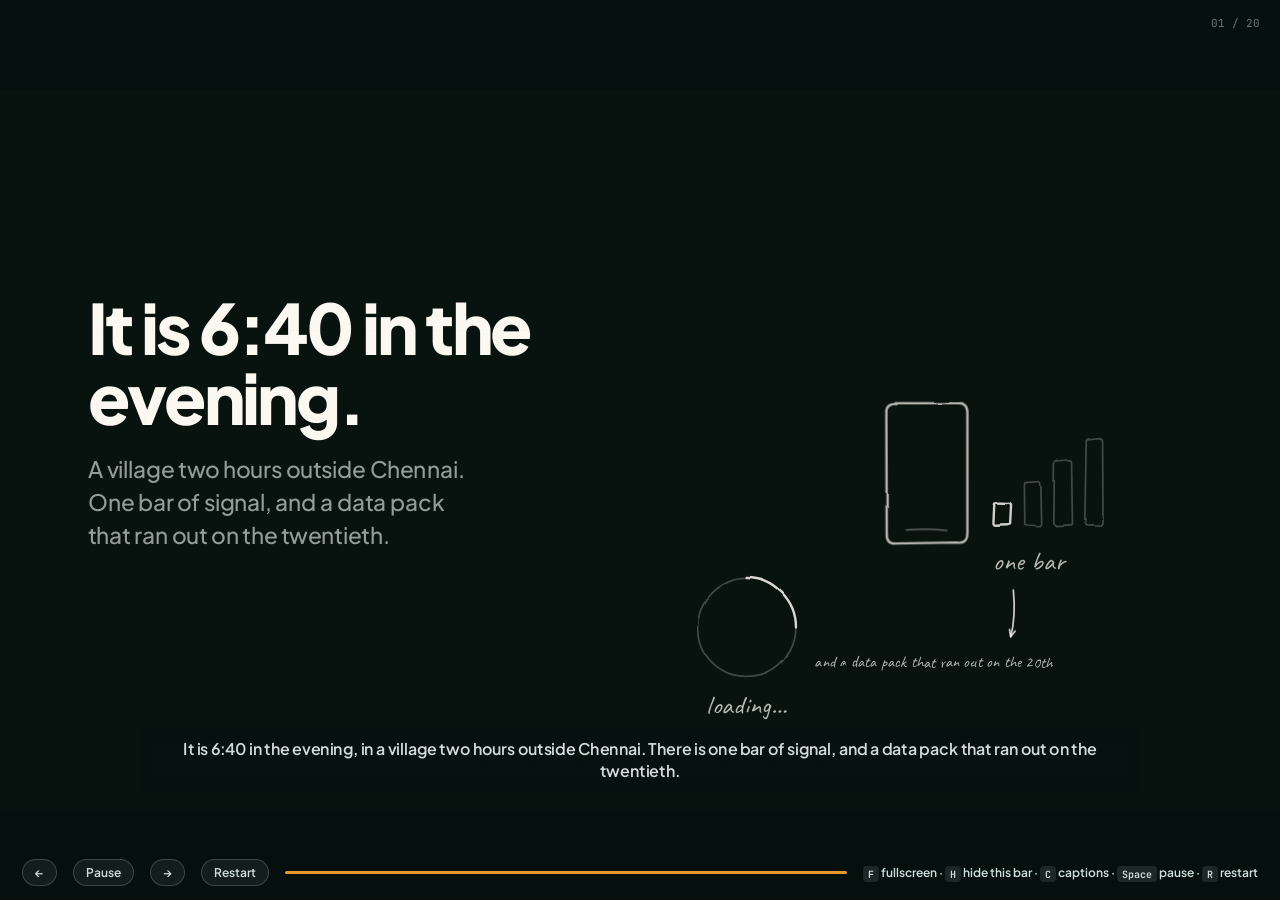
==== deck/index.html @ 951a175e "Fix collapsed phone, rebrand to EduQoo Core, add the Pages workflow Bug: the device rendered 144px t" ====
<!doctype html>
<html lang="en" data-theme="light">
<head>
<meta charset="utf-8">
<meta name="viewport" content="width=device-width, initial-scale=1">
<title>EduQoo — launch keynote</title>
<meta name="description" content="The EduQoo launch keynote: a self-running 1080p deck with morph transitions, built to be screen-recorded.">
<link rel="icon" href="data:image/svg+xml,%3Csvg xmlns='http://www.w3.org/2000/svg' viewBox='0 0 32 32'%3E%3Crect width='32' height='32' rx='8' fill='%230B1A19'/%3E%3Ccircle cx='16' cy='16' r='6' fill='%23E29A2E'/%3E%3C/svg%3E">

<link rel="preconnect" href="https://fonts.googleapis.com">
<link rel="preconnect" href="https://fonts.gstatic.com" crossorigin>
<link href="https://fonts.googleapis.com/css2?family=Plus+Jakarta+Sans:wght@400;500;600;700;800&family=Caveat:wght@500;600;700&family=JetBrains+Mono:wght@400;500;600&family=Newsreader:ital,opsz,wght@0,6..72,400;0,6..72,500;1,6..72,400&display=swap" rel="stylesheet">

<link rel="stylesheet" href="../assets/css/tokens.css?v=4">
<link rel="stylesheet" href="../assets/css/phone.css?v=4">
<link rel="stylesheet" href="../assets/css/doodle.css?v=4">
<link rel="stylesheet" href="deck.css?v=4">
</head>
<body>

<svg width="0" height="0" style="position:absolute" aria-hidden="true"><defs>
  <filter id="ddRough" x="-20%" y="-20%" width="140%" height="140%">
    <feTurbulence type="fractalNoise" baseFrequency="0.010" numOctaves="3" seed="7" result="n"/>
    <feDisplacementMap in="SourceGraphic" in2="n" scale="3.4" xChannelSelector="R" yChannelSelector="G"/>
  </filter>
</defs></svg>

<div class="frame">
  <div class="stage16" data-mood="ink">

    <!-- hand-drawn scenes -->
    <div class="ddstage" id="ddstage" aria-hidden="true"></div>

    <!-- slide text -->
    <div id="slides"></div>

    <!-- the persistent, morphing device -->
    <div class="hero" id="hero">
      <div class="phone">
        <span class="phone__vol phone__vol--up"></span>
        <span class="phone__vol phone__vol--down"></span>
        <span class="phone__btn phone__btn--power"></span>
        <div class="screen">
          <div class="island"></div>
          <div class="statusbar">
            <span>10:08</span>
            <span class="statusbar__r">
              <span style="color:var(--red)"><svg viewBox="0 0 24 24" width="15" height="15" fill="none" stroke="currentColor" stroke-width="1.85" stroke-linecap="round"><path d="M2.5 2.5 21.5 21.5"/><path d="M9.5 17.2a3.6 3.6 0 0 1 5 0"/><path d="M6.2 13.4a8.6 8.6 0 0 1 3.2-2"/><path d="M2.6 9.7a13.4 13.4 0 0 1 3.6-2.4"/><path d="M17.9 13.5a8.6 8.6 0 0 0-2.6-1.8"/><path d="M21.4 9.7a13.4 13.4 0 0 0-8.6-3.5"/><path d="M12 20h.01"/></svg></span>
              <svg class="bat" viewBox="0 0 26 14" fill="none" stroke="currentColor" stroke-width="1.4">
                <rect x="1" y="1.5" width="20" height="11" rx="3"/>
                <rect x="3" y="3.5" width="14" height="7" rx="1.5" fill="currentColor" stroke="none"/>
                <path d="M23 5.5v3" stroke-linecap="round"/>
              </svg>
            </span>
          </div>
          <div class="app"><div class="viewport" id="heroScreen"></div></div>
        </div>
      </div>
    </div>

    <!-- burn-in captions, matched to the VO -->
    <div class="cc" id="cc"></div>
  </div>
</div>

<div class="counter" id="counter">01 / 21</div>

<div class="hud">
  <button class="hud__btn" data-k="prev">←</button>
  <button class="hud__btn" data-k="pp" id="pp">Pause</button>
  <button class="hud__btn" data-k="next">→</button>
  <button class="hud__btn" data-k="restart">Restart</button>
  <div class="hud__bar"><i id="bar"></i></div>
  <span><kbd>F</kbd> fullscreen · <kbd>H</kbd> hide this bar · <kbd>C</kbd> captions · <kbd>Space</kbd> pause · <kbd>R</kbd> restart</span>
</div>

<script src="../assets/js/data.js?v=4"></script>
<script src="../assets/js/qr.js?v=4"></script>
<script src="../assets/js/icons.js?v=4"></script>
<script src="../assets/js/doodles.js?v=4"></script>
<script src="deck.js?v=4"></script>
</body>
</html>
---- assets/css/tokens.css ----
/* ============================================================
   EduQoo — design tokens
   Light  = notebook paper (warm cream, ink doodles)
   Dark   = blackboard    (deep slate, chalk doodles)
   ============================================================ */

:root {
  /* ---- surfaces ---- */
  --paper:        #FBF8F2;
  --paper-2:      #F4EFE4;
  --paper-3:      #EAE2D2;
  --card:         #FFFFFF;
  --card-2:       #FCFAF6;

  /* ---- ink ---- */
  --ink:          #0B1A19;
  --ink-80:       #223634;
  --ink-60:       #4A5F5C;
  --ink-40:       #7E918E;
  --ink-20:       #B7C3C0;
  --hairline:     rgba(11,26,25,.10);
  --hairline-2:   rgba(11,26,25,.06);

  /* ---- doodle stroke ---- */
  --stroke:       #162422;
  --stroke-soft:  rgba(22,36,34,.42);
  --stroke-ghost: rgba(22,36,34,.16);

  /* ---- accents ---- */
  --amber:        #E29A2E;
  --amber-2:      #C77F17;
  --amber-soft:   #FCEBCB;
  --green:        #23955F;
  --green-2:      #157A4A;
  --green-soft:   #D9F0E4;
  --red:          #D14C27;
  --red-soft:     #FBE1D7;
  --violet:       #5C4EC2;
  --violet-soft:  #E6E3F8;
  --blue:         #2C6BB0;
  --blue-soft:    #DCEAF8;

  /* ---- device ---- */
  --bezel:        #0A1413;
  --bezel-2:      #1E2E2C;
  --screen:       #FBF8F2;

  /* ---- type ---- */
  --font-ui:      "Plus Jakarta Sans", ui-sans-serif, system-ui, -apple-system, "Segoe UI", sans-serif;
  --font-hand:    "Caveat", "Comic Sans MS", cursive;
  --font-mono:    "JetBrains Mono", ui-monospace, "SF Mono", Menlo, monospace;
  --font-math:    "Newsreader", Georgia, "Times New Roman", serif;

  /* ---- geometry ---- */
  --r-sm:  8px;
  --r-md:  14px;
  --r-lg:  22px;
  --r-xl:  32px;
  --r-phone: 46px;

  /* ---- elevation ---- */
  --sh-1: 0 1px 2px rgba(11,26,25,.05), 0 2px 8px rgba(11,26,25,.04);
  --sh-2: 0 2px 6px rgba(11,26,25,.06), 0 10px 28px rgba(11,26,25,.07);
  --sh-3: 0 4px 12px rgba(11,26,25,.08), 0 24px 60px rgba(11,26,25,.10);
  --sh-phone:
      0 2px 4px rgba(11,26,25,.10),
      0 12px 28px rgba(11,26,25,.14),
      0 48px 90px -20px rgba(11,26,25,.30),
      0 0 0 1px rgba(11,26,25,.06);

  /* ---- motion ---- */
  --ease:      cubic-bezier(.22,.68,.32,1);
  --ease-out:  cubic-bezier(.16,1,.3,1);
  --ease-soft: cubic-bezier(.4,0,.2,1);
  --dur-1: 160ms;
  --dur-2: 280ms;
  --dur-3: 460ms;
  --dur-4: 720ms;
}

/* ---------- blackboard ---------- */
:root[data-theme="dark"] {
  --paper:        #0A1211;
  --paper-2:      #101B1A;
  --paper-3:      #182726;
  --card:         #131F1E;
  --card-2:       #172524;

  --ink:          #EAF2F0;
  --ink-80:       #C3D3D0;
  --ink-60:       #93A6A3;
  --ink-40:       #6A7C79;
  --ink-20:       #3A4A48;
  --hairline:     rgba(234,242,240,.12);
  --hairline-2:   rgba(234,242,240,.07);

  --stroke:       #D6E6E2;
  --stroke-soft:  rgba(214,230,226,.44);
  --stroke-ghost: rgba(214,230,226,.16);

  --amber:        #F2B65A;
  --amber-2:      #FFCC7A;
  --amber-soft:   rgba(242,182,90,.16);
  --green:        #43C489;
  --green-2:      #63D8A2;
  --green-soft:   rgba(67,196,137,.16);
  --red:          #F0714A;
  --red-soft:     rgba(240,113,74,.16);
  --violet:       #9084F0;
  --violet-soft:  rgba(144,132,240,.16);
  --blue:         #62A3E6;
  --blue-soft:    rgba(98,163,230,.16);

  --bezel:        #05100F;
  --bezel-2:      #162422;
  --screen:       #0D1817;

  --sh-1: 0 1px 2px rgba(0,0,0,.30), 0 2px 8px rgba(0,0,0,.24);
  --sh-2: 0 2px 6px rgba(0,0,0,.34), 0 10px 28px rgba(0,0,0,.30);
  --sh-3: 0 4px 12px rgba(0,0,0,.40), 0 24px 60px rgba(0,0,0,.44);
  --sh-phone:
      0 2px 4px rgba(0,0,0,.5),
      0 12px 28px rgba(0,0,0,.5),
      0 48px 100px -20px rgba(0,0,0,.7),
      0 0 0 1px rgba(234,242,240,.08),
      0 0 90px -30px rgba(67,196,137,.28);
}
---- assets/css/phone.css ----
/* ============================================================
   EduQoo — device frame + in-app UI
   Everything inside .phone is "the app".
   ============================================================ */

/* ------------------------------------------------------------
   1. Hardware
   ------------------------------------------------------------ */
.phone {
  --w: 372px;
  position: relative;
  width: min(var(--w), 100%);
  /* aspect-ratio, not a height calc: a percentage inside a custom
     property would resolve against height and collapse the device. */
  aspect-ratio: 372 / 792;
  height: auto;
  flex: none;
  border-radius: var(--r-phone);
  padding: 11px;
  background:
    linear-gradient(158deg, #2b3a38 0%, #0d1615 22%, #060d0c 55%, #16211f 82%, #33403e 100%);
  box-shadow: var(--sh-phone);
  isolation: isolate;
  transform: translateZ(0);
}

/* titanium rim highlight */
.phone::before {
  content: "";
  position: absolute; inset: 0;
  border-radius: inherit;
  padding: 1.5px;
  background: linear-gradient(150deg,
      rgba(255,255,255,.42), rgba(255,255,255,.04) 26%,
      rgba(255,255,255,0) 52%, rgba(255,255,255,.10) 76%, rgba(255,255,255,.34));
  -webkit-mask: linear-gradient(#000 0 0) content-box, linear-gradient(#000 0 0);
  -webkit-mask-composite: xor;
          mask-composite: exclude;
  pointer-events: none; z-index: 4;
}

/* side buttons */
.phone__btn {
  position: absolute; right: -2px;
  width: 3px; border-radius: 0 3px 3px 0;
  background: linear-gradient(180deg, #3a4745, #131d1c);
}
.phone__btn--power { top: 168px; height: 74px; }
.phone__vol {
  position: absolute; left: -2px;
  width: 3px; border-radius: 3px 0 0 3px;
  background: linear-gradient(180deg, #3a4745, #131d1c);
}
.phone__vol--up   { top: 130px; height: 44px; }
.phone__vol--down { top: 184px; height: 44px; }

/* screen */
.screen {
  position: relative;
  width: 100%; height: 100%;
  border-radius: 36px;
  overflow: hidden;
  background: var(--screen);
  display: flex; flex-direction: column;
  isolation: isolate;
  color: var(--ink);
}

/* dynamic island */
.island {
  position: absolute; top: 9px; left: 50%; transform: translateX(-50%);
  width: 92px; height: 26px; border-radius: 999px;
  background: #05100f; z-index: 30;
  box-shadow: inset 0 0 0 1px rgba(255,255,255,.05);
  transition: width var(--dur-3) var(--ease-out), height var(--dur-3) var(--ease-out);
  display: flex; align-items: center; justify-content: center;
  overflow: hidden;
}
.island.is-live {
  width: 212px; height: 32px;
}
.island__txt {
  font-size: 9.5px; font-weight: 700; letter-spacing: .01em;
  color: #7de7b4; white-space: nowrap;
  opacity: 0; transition: opacity var(--dur-2) var(--ease);
  display: flex; align-items: center; gap: 6px;
}
.island.is-live .island__txt { opacity: 1; transition-delay: 120ms; }
.island__txt i {
  width: 5px; height: 5px; border-radius: 50%; background: #38d98a;
  animation: pulse 1.6s var(--ease-soft) infinite;
}
@keyframes pulse { 0%,100% { opacity: 1; transform: scale(1);} 50% { opacity: .35; transform: scale(.7);} }

/* status bar */
.statusbar {
  height: 44px; flex: none;
  display: flex; align-items: center; justify-content: space-between;
  padding: 0 22px 0 26px;
  font-size: 12.5px; font-weight: 700; letter-spacing: -.01em;
  position: relative; z-index: 20;
}
.statusbar__r { display: flex; align-items: center; gap: 5px; }
.statusbar svg { width: 15px; height: 15px; display: block; }
.statusbar .bat { width: 24px; height: 12px; }

/* ------------------------------------------------------------
   2. App chrome
   ------------------------------------------------------------ */
.app {
  flex: 1 1 auto;
  position: relative;
  overflow: hidden;
  display: flex; flex-direction: column;
}

.viewport {
  flex: 1 1 auto;
  position: relative;
  overflow: hidden;
}

/* one screen */
.view {
  position: absolute; inset: 0;
  overflow-y: auto; overflow-x: hidden;
  overscroll-behavior: contain;
  padding: 6px 18px 62px;
  -webkit-overflow-scrolling: touch;
  scrollbar-width: none;
  opacity: 0;
  pointer-events: none;
  transform: translateX(22px) scale(.985);
  transition: opacity var(--dur-2) var(--ease), transform var(--dur-3) var(--ease-out);
}
.view::-webkit-scrollbar { width: 0; height: 0; }
.view.is-active { opacity: 1; pointer-events: auto; transform: none; }
.view.is-back   { transform: translateX(-22px) scale(.985); }

/* screen header (inside app, not status bar) */
.vhead { display: flex; align-items: center; gap: 10px; padding: 4px 0 14px; }
.vhead__back {
  width: 30px; height: 30px; border-radius: 999px; flex: none;
  display: grid; place-items: center; cursor: pointer;
  border: 1px solid var(--hairline); background: var(--card);
  transition: background var(--dur-1) var(--ease), transform var(--dur-1) var(--ease);
}
.vhead__back:hover { background: var(--paper-2); }
.vhead__back:active { transform: scale(.9); }
.vhead__back svg { width: 14px; height: 14px; }
.vhead__t { font-size: 15.5px; font-weight: 800; letter-spacing: -.026em; flex: 1 1 auto; }
.vhead__t small { display: block; font-size: 10.5px; font-weight: 600; color: var(--ink-40); letter-spacing: 0; margin-top: 1px; }

/* ------------------------------------------------------------
   3. Connectivity strip  (the signature control)
   ------------------------------------------------------------ */
.conn {
  display: flex; align-items: center; gap: 10px;
  width: 100%; text-align: left;
  padding: 9px 11px; margin: 0 0 12px;
  border-radius: 14px; cursor: pointer;
  border: 1px solid transparent;
  background: var(--green-soft);
  transition: background var(--dur-3) var(--ease), border-color var(--dur-3) var(--ease);
  position: relative; overflow: hidden;
}
.conn::after {
  content: ""; position: absolute; inset: 0;
  background: radial-gradient(120px 40px at 12% 50%, currentColor, transparent 70%);
  opacity: .08; pointer-events: none;
}
.conn__dot {
  width: 8px; height: 8px; border-radius: 50%; flex: none;
  background: var(--green);
  box-shadow: 0 0 0 0 currentColor;
  animation: ring 2.4s var(--ease-soft) infinite;
}
@keyframes ring {
  0%   { box-shadow: 0 0 0 0 color-mix(in srgb, currentColor 55%, transparent); }
  70%  { box-shadow: 0 0 0 7px transparent; }
  100% { box-shadow: 0 0 0 0 transparent; }
}
.conn__txt { flex: 1 1 auto; min-width: 0; }
.conn__t { font-size: 11.5px; font-weight: 800; letter-spacing: -.008em; display: block; }
.conn__s { font-size: 10px; font-weight: 500; color: var(--ink-60); display: block; margin-top: .5px; }
.conn__cta {
  font-size: 9.5px; font-weight: 700; letter-spacing: .03em;
  color: var(--ink-40); flex: none; display: flex; align-items: center; gap: 3px;
  white-space: nowrap;
}
.conn__cta svg { width: 10px; height: 10px; }

.conn[data-tier="T0"] { background: var(--green-soft);  color: var(--green-2); }
.conn[data-tier="T0"] .conn__dot { background: var(--green); }
.conn[data-tier="T1"] { background: var(--amber-soft);  color: var(--amber-2); }
.conn[data-tier="T1"] .conn__dot { background: var(--amber); }
.conn[data-tier="T2"] { background: var(--blue-soft);   color: var(--blue); }
.conn[data-tier="T2"] .conn__dot { background: var(--blue); }

/* ------------------------------------------------------------
   4. Home
   ------------------------------------------------------------ */
.rolebar {
  display: flex; align-items: center; gap: 8px; margin-bottom: 16px;
}
.seg {
  display: flex; padding: 3px; border-radius: 999px;
  background: var(--paper-2); border: 1px solid var(--hairline);
  position: relative; flex: 1 1 auto;
}
.seg__i {
  flex: 1 1 0; padding: 6px 0; border: 0; background: transparent;
  border-radius: 999px; cursor: pointer;
  font-size: 11.5px; font-weight: 700; letter-spacing: -.01em;
  color: var(--ink-40); position: relative; z-index: 1;
  transition: color var(--dur-2) var(--ease);
}
.seg__i.is-on { color: var(--ink); }
.seg__thumb {
  position: absolute; top: 3px; bottom: 3px; left: 3px;
  width: calc(50% - 3px); border-radius: 999px;
  background: var(--card); box-shadow: var(--sh-1);
  transition: transform var(--dur-3) var(--ease-out);
}
.seg[data-on="teacher"] .seg__thumb { transform: translateX(100%); }

.greet { margin-bottom: 16px; }
.greet h2 { font-size: 25px; letter-spacing: -.038em; font-weight: 800; }
.greet p { font-size: 11.5px; color: var(--ink-40); margin-top: 3px; font-weight: 600; }

.tiles { display: grid; grid-template-columns: 1fr 1fr; gap: 10px; }
.tile {
  text-align: left; cursor: pointer;
  border: 1px solid var(--hairline); border-radius: 18px;
  background: var(--card); padding: 14px;
  display: flex; flex-direction: column; gap: 8px;
  box-shadow: var(--sh-1);
  transition: transform var(--dur-2) var(--ease-out), box-shadow var(--dur-2) var(--ease), border-color var(--dur-2) var(--ease);
}
.tile:hover { transform: translateY(-2px); box-shadow: var(--sh-2); border-color: var(--ink-20); }
.tile:active { transform: scale(.975); }
.tile__ico { width: 32px; height: 32px; border-radius: 10px; display: grid; place-items: center; }
.tile__ico svg { width: 16px; height: 16px; }
.tile b { font-size: 13px; font-weight: 800; letter-spacing: -.022em; display: block; }
.tile small { font-size: 10.5px; line-height: 1.4; color: var(--ink-40); font-weight: 500; }
.tile__badge {
  align-self: flex-start; margin-top: 2px;
  font-size: 8.5px; font-weight: 800; letter-spacing: .07em; text-transform: uppercase;
  padding: 2.5px 6px; border-radius: 5px;
  background: var(--paper-2); color: var(--ink-40);
}

.claim {
  margin-top: 14px; padding: 14px 15px; border-radius: 16px;
  background: var(--ink); color: var(--paper);
  font-size: 11.5px; line-height: 1.5;
}
.claim b { color: var(--amber); font-weight: 800; }
:root[data-theme="dark"] .claim { background: var(--paper-3); }

/* ------------------------------------------------------------
   5. Tab bar
   ------------------------------------------------------------ */
.tabbar {
  flex: none; position: relative; z-index: 15;
  display: flex; align-items: center; justify-content: space-around;
  padding: 8px 10px 6px;
  background: color-mix(in srgb, var(--screen) 88%, transparent);
  backdrop-filter: blur(18px) saturate(180%);
  -webkit-backdrop-filter: blur(18px) saturate(180%);
  border-top: 1px solid var(--hairline);
}
.tab {
  border: 0; background: transparent; cursor: pointer;
  display: flex; flex-direction: column; align-items: center; gap: 3px;
  padding: 4px 8px; border-radius: 12px;
  color: var(--ink-40);
  transition: color var(--dur-2) var(--ease), transform var(--dur-1) var(--ease);
  flex: 1 1 0;
}
.tab:active { transform: scale(.9); }
.tab svg { width: 19px; height: 19px; }
.tab span { font-size: 8.5px; font-weight: 700; letter-spacing: -.005em; }
.tab.is-on { color: var(--ink); }
.tab.is-on svg { stroke-width: 2.2; }
.homebar {
  flex: none; height: 20px; display: grid; place-items: center;
  background: color-mix(in srgb, var(--screen) 88%, transparent);
}
.homebar i { width: 108px; height: 4px; border-radius: 999px; background: var(--ink); opacity: .30; display: block; }

/* ------------------------------------------------------------
   6. Chat / answers  (Tutor + Notebook)
   ------------------------------------------------------------ */
.thread { display: flex; flex-direction: column; gap: 12px; }

.bub {
  max-width: 88%;
  padding: 10px 13px; border-radius: 16px;
  font-size: 12px; line-height: 1.55;
  animation: bubIn .42s var(--ease-out) both;
}
@keyframes bubIn { from { opacity: 0; transform: translateY(9px) scale(.97);} to { opacity: 1; transform: none; } }
.bub--me {
  align-self: flex-end; background: var(--ink); color: var(--paper);
  border-bottom-right-radius: 5px;
}
:root[data-theme="dark"] .bub--me { background: var(--paper-3); }
.bub--ai {
  align-self: flex-start; background: var(--card); color: var(--ink);
  border: 1px solid var(--hairline); border-bottom-left-radius: 5px;
  box-shadow: var(--sh-1);
}
.bub--sys {
  align-self: center; background: transparent; color: var(--ink-40);
  font-size: 10px; font-weight: 700; letter-spacing: .04em; text-transform: uppercase;
  padding: 2px 0;
}

/* "thinking" state */
.think {
  align-self: flex-start;
  display: flex; align-items: center; gap: 8px;
  padding: 9px 13px; border-radius: 16px; border-bottom-left-radius: 5px;
  background: var(--card); border: 1px solid var(--hairline);
  font-size: 10.5px; font-weight: 600; color: var(--ink-40);
  animation: bubIn .3s var(--ease-out) both;
}
.think__dots { display: flex; gap: 3px; }
.think__dots i {
  width: 4px; height: 4px; border-radius: 50%; background: var(--ink-40);
  animation: blink 1.15s var(--ease-soft) infinite;
}
.think__dots i:nth-child(2) { animation-delay: .15s; }
.think__dots i:nth-child(3) { animation-delay: .3s; }
@keyframes blink { 0%,60%,100% { opacity: .25; transform: translateY(0);} 30% { opacity: 1; transform: translateY(-2px);} }

/* citation chip */
.cite {
  display: inline-flex; align-items: center; gap: 5px;
  margin-top: 8px; padding: 4px 8px; border-radius: 7px;
  background: var(--violet-soft); color: var(--violet);
  font-size: 9.5px; font-weight: 800; letter-spacing: .01em;
  cursor: pointer; border: 0;
  transition: transform var(--dur-1) var(--ease), filter var(--dur-1) var(--ease);
}
.cite:hover { filter: brightness(.96); }
.cite:active { transform: scale(.95); }
.cite svg { width: 10px; height: 10px; }

.source {
  margin-top: 8px; padding: 10px 12px; border-radius: 11px;
  background: var(--paper-2); border-left: 3px solid var(--violet);
  font-size: 10.5px; line-height: 1.6; color: var(--ink-60);
  animation: bubIn .34s var(--ease-out) both;
}
.source b { color: var(--ink); }
.source em { font-style: normal; background: var(--amber-soft); color: var(--amber-2); padding: 0 3px; border-radius: 3px; }

/* verdict pill under an answer */
.verdict {
  display: inline-flex; align-items: center; gap: 5px;
  margin-top: 9px; padding: 4px 9px; border-radius: 999px;
  font-size: 9px; font-weight: 800; letter-spacing: .05em; text-transform: uppercase;
}
.verdict svg { width: 10px; height: 10px; }
.verdict--ok   { background: var(--green-soft); color: var(--green-2); }
.verdict--warn { background: var(--amber-soft); color: var(--amber-2); }
.verdict--no   { background: var(--red-soft);   color: var(--red); }

/* composer */
.composer {
  display: flex; align-items: center; gap: 8px;
  margin-top: 14px; padding: 6px 6px 6px 14px;
  border-radius: 999px; background: var(--card);
  border: 1px solid var(--hairline); box-shadow: var(--sh-1);
}
.composer input {
  flex: 1 1 auto; min-width: 0; border: 0; background: transparent; outline: none;
  font-family: inherit; font-size: 12px; color: var(--ink); padding: 6px 0;
}
.composer input::placeholder { color: var(--ink-40); }
.composer__send {
  width: 30px; height: 30px; flex: none; border-radius: 999px; border: 0;
  background: var(--ink); color: var(--paper); cursor: pointer;
  display: grid; place-items: center;
  transition: transform var(--dur-1) var(--ease), opacity var(--dur-1) var(--ease);
}
.composer__send:active { transform: scale(.9); }
.composer__send:disabled { opacity: .35; cursor: default; }
.composer__send svg { width: 14px; height: 14px; }

/* suggestion chips */
.chips { display: flex; flex-wrap: wrap; gap: 6px; margin-top: 10px; }
.chip {
  padding: 6px 11px; border-radius: 999px; cursor: pointer;
  border: 1px solid var(--hairline); background: var(--card);
  font-size: 10.5px; font-weight: 600; color: var(--ink-60);
  transition: background var(--dur-1) var(--ease), color var(--dur-1) var(--ease), transform var(--dur-1) var(--ease);
}
.chip:hover { background: var(--paper-2); color: var(--ink); }
.chip:active { transform: scale(.95); }
.chip--hot { border-color: var(--amber); color: var(--amber-2); background: var(--amber-soft); }

/* ------------------------------------------------------------
   7. StepTutor — worked lines + CAS check
   ------------------------------------------------------------ */
.work {
  border: 1px solid var(--hairline); border-radius: 16px;
  background: var(--card); overflow: hidden; box-shadow: var(--sh-1);
}
.work__h {
  display: flex; align-items: center; justify-content: space-between;
  padding: 10px 13px; border-bottom: 1px solid var(--hairline);
  font-size: 10px; font-weight: 800; letter-spacing: .1em; text-transform: uppercase; color: var(--ink-40);
}
.work__h .mono { text-transform: none; letter-spacing: 0; }

.line {
  display: flex; align-items: center; gap: 10px;
  padding: 11px 13px;
  border-bottom: 1px solid var(--hairline-2);
  position: relative;
  transition: background var(--dur-3) var(--ease);
}
.line:last-child { border-bottom: 0; }
.line__n {
  width: 17px; flex: none; text-align: center;
  font-family: var(--font-mono); font-size: 9.5px; color: var(--ink-20); font-weight: 600;
}
.line__x {
  flex: 1 1 auto; min-width: 0;
  font-family: var(--font-math); font-size: 15px; letter-spacing: .004em;
  color: var(--ink);
}
.line__s {
  width: 18px; height: 18px; flex: none; border-radius: 50%;
  display: grid; place-items: center;
  background: var(--paper-2); color: var(--ink-20);
  transition: background var(--dur-2) var(--ease), color var(--dur-2) var(--ease), transform var(--dur-2) var(--ease-out);
}
.line__s svg { width: 10px; height: 10px; }

.line.is-checking { background: var(--paper-2); }
.line.is-checking .line__s { background: var(--blue-soft); color: var(--blue); }
.line.is-checking .line__s svg { animation: spin .8s linear infinite; }
@keyframes spin { to { transform: rotate(360deg); } }

.line.is-ok .line__s { background: var(--green-soft); color: var(--green-2); transform: scale(1.06); }
.line.is-bad {
  background: var(--red-soft);
  box-shadow: inset 3px 0 0 var(--red);
}
.line.is-bad .line__s { background: var(--red); color: #fff; transform: scale(1.12); }
.line.is-bad .line__x { color: var(--red); font-weight: 600; }

/* the CAS receipt under a line */
.casrow {
  padding: 9px 13px 11px 40px;
  background: var(--paper-2);
  border-bottom: 1px solid var(--hairline-2);
  font-family: var(--font-mono); font-size: 9.5px; line-height: 1.7; color: var(--ink-60);
  animation: slideDown .38s var(--ease-out) both;
}
@keyframes slideDown { from { opacity: 0; transform: translateY(-6px);} to { opacity: 1; transform: none; } }
.casrow b { color: var(--ink); font-weight: 700; }
.casrow .no { color: var(--red); font-weight: 700; }
.casrow .yes { color: var(--green-2); font-weight: 700; }

/* math keyboard */
.mathkb {
  margin-top: 12px; padding: 9px; border-radius: 16px;
  background: var(--paper-2); border: 1px solid var(--hairline);
}
.mathkb__row { display: grid; grid-template-columns: repeat(7, 1fr); gap: 5px; }
.mathkb__row + .mathkb__row { margin-top: 5px; }
.key {
  height: 30px; border-radius: 8px; cursor: pointer;
  border: 1px solid var(--hairline); background: var(--card);
  font-family: var(--font-math); font-size: 14px; color: var(--ink);
  display: grid; place-items: center;
  box-shadow: 0 1px 0 var(--hairline);
  transition: transform var(--dur-1) var(--ease), background var(--dur-1) var(--ease);
}
.key:hover { background: var(--paper-3); }
.key:active { transform: translateY(1px) scale(.96); }
.key--wide { grid-column: span 2; font-family: var(--font-ui); font-size: 10.5px; font-weight: 700; }
.key--go { background: var(--ink); color: var(--paper); border-color: var(--ink); }
.key--fn { font-family: var(--font-ui); font-size: 10px; font-weight: 700; color: var(--ink-60); }

.mathfield {
  min-height: 44px; padding: 12px 13px; border-radius: 13px;
  border: 1px solid var(--ink-20); background: var(--card);
  font-family: var(--font-math); font-size: 16px; color: var(--ink);
  display: flex; align-items: center; gap: 1px;
  box-shadow: var(--sh-1);
}
.mathfield__caret {
  width: 1.5px; height: 19px; background: var(--amber); display: inline-block;
  animation: caret 1.05s steps(1) infinite;
}
@keyframes caret { 0%,50% { opacity: 1; } 51%,100% { opacity: 0; } }
.mathfield__ph { color: var(--ink-20); font-family: var(--font-ui); font-size: 12px; }

/* narrated animation player */
.player {
  border-radius: 18px; overflow: hidden;
  border: 1px solid var(--hairline); background: var(--card); box-shadow: var(--sh-1);
}
.player__stage {
  position: relative; height: 168px;
  background: linear-gradient(170deg, var(--paper-2), var(--paper-3));
  display: grid; place-items: center; padding: 16px; text-align: center;
  overflow: hidden;
}
.player__expr {
  font-family: var(--font-math); font-size: 21px; line-height: 1.5; color: var(--ink);
  animation: stepIn .5s var(--ease-out) both;
}
@keyframes stepIn { from { opacity: 0; transform: translateY(14px) scale(.94); filter: blur(3px);} to { opacity: 1; transform: none; filter: none; } }
.player__expr mark {
  background: var(--amber-soft); color: var(--amber-2);
  padding: 1px 4px; border-radius: 5px;
  box-shadow: 0 0 0 1px color-mix(in srgb, var(--amber) 40%, transparent);
}
.player__ghost {
  position: absolute; top: 16px; left: 0; right: 0;
  font-family: var(--font-math); font-size: 13px; color: var(--ink-20);
  animation: bubIn .4s var(--ease-out) both;
}
.player__cc {
  position: absolute; left: 12px; right: 12px; bottom: 12px;
  padding: 7px 10px; border-radius: 9px;
  background: color-mix(in srgb, var(--ink) 88%, transparent); color: var(--paper);
  font-size: 10px; line-height: 1.45; text-align: left;
  animation: bubIn .34s var(--ease-out) both;
}
.player__cc b { color: var(--amber); }
.player__bar { display: flex; gap: 3px; padding: 9px 12px; }
.player__bar i {
  flex: 1 1 0; height: 3px; border-radius: 999px; background: var(--paper-3);
  overflow: hidden; position: relative;
}
.player__bar i.is-done { background: var(--ink-20); }
.player__bar i.is-now::after {
  content: ""; position: absolute; inset: 0; background: var(--amber);
  transform-origin: left; animation: fill var(--stepms, 3200ms) linear both;
}
@keyframes fill { from { transform: scaleX(0);} to { transform: scaleX(1);} }
.player__ctl {
  display: flex; align-items: center; gap: 8px;
  padding: 4px 12px 12px;
  font-size: 10px; font-weight: 700; color: var(--ink-40);
}
.player__ctl .spacer { flex: 1 1 auto; }
.player__pp {
  width: 30px; height: 30px; border-radius: 999px; border: 0; cursor: pointer;
  background: var(--ink); color: var(--paper); display: grid; place-items: center;
}
.player__pp:active { transform: scale(.92); }
.player__pp svg { width: 12px; height: 12px; }

/* speaker waveform */
.wave { display: flex; align-items: center; gap: 2px; height: 14px; }
.wave i {
  width: 2px; border-radius: 999px; background: currentColor; opacity: .8;
  animation: wv .9s var(--ease-soft) infinite;
}
.wave i:nth-child(1){ height: 5px;  animation-delay: 0s;    }
.wave i:nth-child(2){ height: 10px; animation-delay: .08s;  }
.wave i:nth-child(3){ height: 14px; animation-delay: .16s;  }
.wave i:nth-child(4){ height: 8px;  animation-delay: .24s;  }
.wave i:nth-child(5){ height: 12px; animation-delay: .32s;  }
.wave i:nth-child(6){ height: 6px;  animation-delay: .4s;   }
@keyframes wv { 0%,100% { transform: scaleY(.35);} 50% { transform: scaleY(1);} }
.wave.is-off i { animation: none; transform: scaleY(.3); }

/* language picker */
.langs { display: flex; gap: 5px; }
.lang {
  padding: 5px 10px; border-radius: 999px; cursor: pointer;
  border: 1px solid var(--hairline); background: var(--card);
  font-size: 10px; font-weight: 700; color: var(--ink-40);
  transition: all var(--dur-1) var(--ease);
}
.lang.is-on { background: var(--ink); color: var(--paper); border-color: var(--ink); }

/* ------------------------------------------------------------
   8. Notebook (StudyDesk)
   ------------------------------------------------------------ */
.srcs { display: flex; flex-direction: column; gap: 8px; }
.src {
  display: flex; align-items: center; gap: 11px; cursor: pointer; text-align: left;
  padding: 11px 12px; border-radius: 14px;
  border: 1px solid var(--hairline); background: var(--card);
  transition: border-color var(--dur-2) var(--ease), transform var(--dur-1) var(--ease), box-shadow var(--dur-2) var(--ease);
}
.src:hover { border-color: var(--ink-20); box-shadow: var(--sh-1); }
.src:active { transform: scale(.985); }
.src.is-on { border-color: var(--violet); box-shadow: 0 0 0 2.5px var(--violet-soft); }
.src__ico {
  width: 32px; height: 38px; flex: none; border-radius: 5px;
  background: var(--paper-2); border: 1px solid var(--hairline);
  display: grid; place-items: center; color: var(--ink-40);
  position: relative; overflow: hidden;
}
.src__ico svg { width: 15px; height: 15px; }
.src__m { flex: 1 1 auto; min-width: 0; }
.src__m b { font-size: 12px; font-weight: 700; display: block; letter-spacing: -.018em; }
.src__m small { font-size: 9.5px; color: var(--ink-40); font-weight: 600; }
.src__ok { color: var(--green-2); flex: none; }
.src__ok svg { width: 15px; height: 15px; }

.ingest {
  margin-top: 10px; padding: 12px; border-radius: 14px;
  background: var(--paper-2); border: 1px dashed var(--stroke-ghost);
}
.ingest__t { font-size: 10px; font-weight: 800; letter-spacing: .07em; text-transform: uppercase; color: var(--ink-40); }
.ingest__steps { margin-top: 9px; display: flex; flex-direction: column; gap: 6px; }
.istep {
  display: flex; align-items: center; gap: 8px;
  font-size: 10.5px; color: var(--ink-40); font-weight: 600;
  opacity: .4; transition: opacity var(--dur-2) var(--ease), color var(--dur-2) var(--ease);
}
.istep.is-on   { opacity: 1; color: var(--ink); }
.istep.is-done { opacity: 1; color: var(--green-2); }
.istep i {
  width: 13px; height: 13px; flex: none; border-radius: 50%;
  border: 1.6px solid currentColor; display: grid; place-items: center;
}
.istep.is-on i { border-style: dashed; animation: spin 1.6s linear infinite; }
.istep .n { margin-left: auto; font-family: var(--font-mono); font-size: 9px; }

.bar {
  height: 4px; border-radius: 999px; background: var(--paper-3);
  overflow: hidden; margin-top: 10px;
}
.bar i { display: block; height: 100%; background: var(--violet); border-radius: 999px; transition: width .3s linear; }

/* ------------------------------------------------------------
   9. Quiz (ClassTest)
   ------------------------------------------------------------ */
.q {
  border: 1px solid var(--hairline); border-radius: 16px;
  background: var(--card); padding: 14px; box-shadow: var(--sh-1);
  animation: bubIn .4s var(--ease-out) both;
}
.q__n { font-size: 9.5px; font-weight: 800; letter-spacing: .1em; text-transform: uppercase; color: var(--ink-40); }
.q__t { font-size: 13px; font-weight: 700; line-height: 1.45; margin-top: 6px; letter-spacing: -.015em; }
.q__opts { display: flex; flex-direction: column; gap: 6px; margin-top: 11px; }
.opt {
  display: flex; align-items: center; gap: 9px; cursor: pointer; text-align: left; width: 100%;
  padding: 9px 11px; border-radius: 11px;
  border: 1px solid var(--hairline); background: var(--card);
  font-size: 11.5px; color: var(--ink); font-weight: 500;
  transition: all var(--dur-2) var(--ease);
}
.opt:hover { border-color: var(--ink-20); background: var(--paper-2); }
.opt:active { transform: scale(.985); }
.opt__k {
  width: 19px; height: 19px; flex: none; border-radius: 6px;
  background: var(--paper-2); color: var(--ink-40);
  display: grid; place-items: center;
  font-family: var(--font-mono); font-size: 9.5px; font-weight: 700;
  transition: all var(--dur-2) var(--ease);
}
.opt.is-right { border-color: var(--green); background: var(--green-soft); }
.opt.is-right .opt__k { background: var(--green); color: #fff; }
.opt.is-wrong { border-color: var(--red); background: var(--red-soft); }
.opt.is-wrong .opt__k { background: var(--red); color: #fff; }
.opt.is-dim { opacity: .45; }

.q__meta {
  display: flex; align-items: center; gap: 7px; margin-top: 11px;
  padding-top: 10px; border-top: 1px dashed var(--stroke-ghost);
  font-size: 9px; font-weight: 700; letter-spacing: .05em; text-transform: uppercase; color: var(--ink-40);
  flex-wrap: wrap;
}
.q__meta .tag { padding: 2.5px 6px; border-radius: 5px; background: var(--paper-2); }

/* teacher review row */
.review {
  border: 1px solid var(--hairline); border-radius: 13px; background: var(--card);
  padding: 11px 12px; display: flex; gap: 10px; align-items: flex-start;
  animation: bubIn .38s var(--ease-out) both;
}
.review__b { flex: 1 1 auto; min-width: 0; }
.review__b b { font-size: 11.5px; font-weight: 700; line-height: 1.4; display: block; letter-spacing: -.014em; }
.review__b small { font-size: 9.5px; color: var(--ink-40); display: block; margin-top: 4px; font-weight: 600; }
.review__acts { display: flex; flex-direction: column; gap: 5px; flex: none; }
.rbtn {
  width: 24px; height: 24px; border-radius: 7px; cursor: pointer;
  border: 1px solid var(--hairline); background: var(--card);
  display: grid; place-items: center; color: var(--ink-40);
  transition: all var(--dur-1) var(--ease);
}
.rbtn svg { width: 12px; height: 12px; }
.rbtn:hover { background: var(--paper-2); color: var(--ink); }
.rbtn--ok.is-on { background: var(--green); border-color: var(--green); color: #fff; }
.rbtn--no.is-on { background: var(--red);   border-color: var(--red);   color: #fff; }
.review.is-killed { opacity: .4; }

/* heatmap */
.heat { display: grid; grid-template-columns: repeat(6, 1fr); gap: 4px; }
.heat i {
  aspect-ratio: 1; border-radius: 5px; background: var(--paper-3);
  transition: background .5s var(--ease), transform .5s var(--ease-out);
  transform: scale(.7); opacity: 0;
}
.heat i.is-in { transform: none; opacity: 1; }
.heat i[data-v="3"] { background: var(--green); }
.heat i[data-v="2"] { background: color-mix(in srgb, var(--green) 55%, var(--paper-3)); }
.heat i[data-v="1"] { background: var(--amber); }
.heat i[data-v="0"] { background: var(--red); }

.legend { display: flex; align-items: center; gap: 10px; margin-top: 9px; font-size: 9px; font-weight: 700; color: var(--ink-40); }
.legend span { display: flex; align-items: center; gap: 4px; }
.legend b { width: 8px; height: 8px; border-radius: 2.5px; display: block; }

/* stat strip */
.stats3 { display: grid; grid-template-columns: repeat(3, 1fr); gap: 8px; }
.st {
  border: 1px solid var(--hairline); border-radius: 12px; background: var(--card);
  padding: 10px; text-align: center;
}
.st b { display: block; font-size: 18px; font-weight: 800; letter-spacing: -.04em; }
.st small { font-size: 8.5px; font-weight: 700; letter-spacing: .06em; text-transform: uppercase; color: var(--ink-40); }

/* ------------------------------------------------------------
   10. Classroom (ClassDrop)
   ------------------------------------------------------------ */
.qr {
  display: grid; place-items: center; gap: 10px;
  padding: 18px; border-radius: 18px;
  background: var(--card); border: 1px solid var(--hairline); box-shadow: var(--sh-1);
}
.qr__code {
  width: 132px; height: 132px; border-radius: 12px;
  background: var(--paper); padding: 8px;
  box-shadow: inset 0 0 0 1px var(--hairline);
}
.qr__code svg { width: 100%; height: 100%; display: block; }
.qr__ssid { text-align: center; }
.qr__ssid b { font-family: var(--font-mono); font-size: 11px; letter-spacing: -.01em; display: block; }
.qr__ssid small { font-size: 9.5px; color: var(--ink-40); font-weight: 600; }

/* radiating hotspot */
.beacon { position: relative; width: 54px; height: 54px; display: grid; place-items: center; margin-inline: auto; }
.beacon i {
  position: absolute; inset: 0; border-radius: 50%;
  border: 1.5px solid var(--green); opacity: 0;
  animation: beacon 2.6s var(--ease-out) infinite;
}
.beacon i:nth-child(2) { animation-delay: .85s; }
.beacon i:nth-child(3) { animation-delay: 1.7s; }
@keyframes beacon { 0% { transform: scale(.4); opacity: .75; } 100% { transform: scale(1.5); opacity: 0; } }
.beacon__c {
  width: 26px; height: 26px; border-radius: 50%;
  background: var(--green); color: #fff; display: grid; place-items: center; z-index: 1;
}
.beacon__c svg { width: 13px; height: 13px; }

/* roster */
.roster { display: flex; flex-direction: column; gap: 5px; }
.stu {
  display: flex; align-items: center; gap: 9px;
  padding: 8px 10px; border-radius: 11px;
  background: var(--card); border: 1px solid var(--hairline);
  font-size: 11px;
  animation: joinIn .42s var(--ease-out) both;
}
@keyframes joinIn { from { opacity: 0; transform: translateX(-10px) scale(.97);} to { opacity: 1; transform: none; } }
.stu__av {
  width: 22px; height: 22px; border-radius: 50%; flex: none;
  display: grid; place-items: center;
  font-size: 9px; font-weight: 800; color: #fff;
}
.stu b { flex: 1 1 auto; font-weight: 600; letter-spacing: -.01em; }
.stu__dev { font-size: 8.5px; color: var(--ink-40); font-weight: 600; font-family: var(--font-mono); }
.stu__r { flex: none; color: var(--green-2); }
.stu__r svg { width: 13px; height: 13px; }
.stu__r.is-pending { color: var(--ink-20); }

/* capture -> notes */
.capture {
  border-radius: 16px; overflow: hidden; border: 1px solid var(--hairline);
  background: var(--card); box-shadow: var(--sh-1);
}
.capture__frame {
  position: relative; height: 128px;
  background:
    repeating-linear-gradient(0deg, rgba(255,255,255,.05) 0 1px, transparent 1px 12px),
    linear-gradient(160deg, #1c3a34, #0d1f1c);
  display: grid; place-items: center; color: #cfe8df;
  font-family: var(--font-math); font-size: 15px; text-align: center; padding: 14px;
  overflow: hidden;
}
.capture__frame::after {
  content: ""; position: absolute; left: 0; right: 0; height: 2px;
  background: linear-gradient(90deg, transparent, var(--green), transparent);
  animation: scan 2.2s var(--ease-soft) infinite;
}
@keyframes scan { 0% { top: 4%; opacity: 0;} 12% { opacity: 1;} 88% { opacity: 1;} 100% { top: 96%; opacity: 0;} }
.capture__corners i {
  position: absolute; width: 16px; height: 16px; border: 2px solid var(--green);
}
.capture__corners i:nth-child(1) { top: 10px; left: 10px; border-right: 0; border-bottom: 0; }
.capture__corners i:nth-child(2) { top: 10px; right: 10px; border-left: 0; border-bottom: 0; }
.capture__corners i:nth-child(3) { bottom: 10px; left: 10px; border-right: 0; border-top: 0; }
.capture__corners i:nth-child(4) { bottom: 10px; right: 10px; border-left: 0; border-top: 0; }

/* ------------------------------------------------------------
   11. EduQoo Core trace inspector (bottom sheet)
   ------------------------------------------------------------ */
.sheet {
  position: absolute; left: 0; right: 0; bottom: 0; z-index: 40;
  max-height: 78%;
  background: var(--card);
  border-radius: 26px 26px 0 0;
  border-top: 1px solid var(--hairline);
  box-shadow: 0 -14px 40px rgba(11,26,25,.16);
  transform: translateY(101%);
  transition: transform var(--dur-4) var(--ease-out);
  display: flex; flex-direction: column;
}
.sheet.is-up { transform: none; }
.sheet__grab { padding: 9px 0 4px; display: grid; place-items: center; flex: none; cursor: grab; }
.sheet__grab i { width: 36px; height: 4px; border-radius: 999px; background: var(--ink-20); display: block; }
.sheet__h {
  display: flex; align-items: center; gap: 9px; padding: 4px 18px 12px; flex: none;
  border-bottom: 1px solid var(--hairline);
}
.sheet__h b { font-size: 13px; font-weight: 800; letter-spacing: -.024em; flex: 1 1 auto; }
.sheet__h b small { display: block; font-size: 9.5px; font-weight: 600; color: var(--ink-40); letter-spacing: 0; }
.sheet__body { overflow-y: auto; padding: 14px 18px 22px; scrollbar-width: none; }
.sheet__body::-webkit-scrollbar { width: 0; }

.scrim {
  position: absolute; inset: 0; z-index: 35;
  background: rgba(11,26,25,.34);
  opacity: 0; pointer-events: none;
  transition: opacity var(--dur-3) var(--ease);
  backdrop-filter: blur(1.5px);
}
.scrim.is-on { opacity: 1; pointer-events: auto; }

/* two-pass diagram */
.pass {
  display: flex; align-items: stretch; gap: 8px; margin-bottom: 14px;
}
.pass__c {
  flex: 1 1 0; padding: 10px; border-radius: 12px;
  border: 1px solid var(--hairline); background: var(--paper-2);
}
.pass__c b { font-size: 9.5px; font-weight: 800; letter-spacing: .07em; text-transform: uppercase; display: block; }
.pass__c small { font-size: 9.5px; color: var(--ink-40); line-height: 1.45; display: block; margin-top: 3px; font-weight: 500; }
.pass__c--1 { border-color: var(--blue);   box-shadow: 0 0 0 2px var(--blue-soft); }
.pass__c--1 b { color: var(--blue); }
.pass__c--2 { border-color: var(--violet); box-shadow: 0 0 0 2px var(--violet-soft); }
.pass__c--2 b { color: var(--violet); }
.pass__ar { align-self: center; color: var(--ink-20); flex: none; }
.pass__ar svg { width: 14px; height: 14px; }

/* tool call log */
.tools { display: flex; flex-direction: column; gap: 6px; }
.tcall {
  display: flex; align-items: center; gap: 8px;
  padding: 8px 10px; border-radius: 10px;
  background: var(--paper-2); border: 1px solid var(--hairline);
  font-family: var(--font-mono); font-size: 9.5px;
  animation: bubIn .34s var(--ease-out) both;
}
.tcall__d { width: 6px; height: 6px; border-radius: 50%; flex: none; background: var(--green); }
.tcall b { color: var(--ink); font-weight: 600; }
.tcall span { color: var(--ink-40); flex: 1 1 auto; min-width: 0; overflow: hidden; text-overflow: ellipsis; white-space: nowrap; }
.tcall em { font-style: normal; color: var(--ink-40); flex: none; }

/* budget meters */
.meter { margin-bottom: 10px; }
.meter__h { display: flex; align-items: baseline; gap: 6px; font-size: 9.5px; font-weight: 700; color: var(--ink-40); margin-bottom: 5px; }
.meter__h b { color: var(--ink); font-family: var(--font-mono); font-size: 10px; }
.meter__h .spacer { flex: 1 1 auto; }
.meter__t { height: 6px; border-radius: 999px; background: var(--paper-3); overflow: hidden; display: flex; }
.meter__t i { display: block; height: 100%; transition: width .6s var(--ease-out); }

/* ------------------------------------------------------------
   12. Misc app bits
   ------------------------------------------------------------ */
.actions { display: flex; gap: 8px; margin-top: 12px; }
.abtn {
  flex: 1 1 0; padding: 11px 12px; border-radius: 13px; cursor: pointer;
  border: 1px solid var(--hairline); background: var(--card);
  font-size: 11.5px; font-weight: 700; letter-spacing: -.012em; color: var(--ink);
  display: inline-flex; align-items: center; justify-content: center; gap: 6px;
  transition: all var(--dur-1) var(--ease);
  box-shadow: var(--sh-1);
}
.abtn:hover { background: var(--paper-2); }
.abtn:active { transform: scale(.975); }
.abtn svg { width: 13px; height: 13px; flex: none; }
.abtn--go { background: var(--ink); color: var(--paper); border-color: var(--ink); }
.abtn--go:hover { filter: brightness(1.12); background: var(--ink); }
.abtn:disabled { opacity: .4; cursor: default; }

.hint {
  font-size: 10px; color: var(--ink-40); line-height: 1.5; margin-top: 10px;
  display: flex; gap: 6px; align-items: flex-start;
}
.hint svg { width: 12px; height: 12px; flex: none; margin-top: 1px; }

.divider { display: flex; align-items: center; gap: 9px; margin: 16px 0 12px; }
.divider i { flex: 1 1 auto; height: 1px; background: var(--hairline); }
.divider span { font-size: 9px; font-weight: 800; letter-spacing: .13em; text-transform: uppercase; color: var(--ink-40); }

/* toast */
.toast {
  position: absolute; left: 14px; right: 14px; bottom: 84px; z-index: 45;
  padding: 11px 13px; border-radius: 14px;
  background: var(--ink); color: var(--paper);
  font-size: 11px; font-weight: 600; line-height: 1.4;
  display: flex; align-items: center; gap: 9px;
  box-shadow: var(--sh-3);
  opacity: 0; transform: translateY(14px) scale(.96);
  pointer-events: none;
  transition: opacity var(--dur-2) var(--ease), transform var(--dur-3) var(--ease-out);
}
.toast.is-on { opacity: 1; transform: none; }
.toast svg { width: 15px; height: 15px; flex: none; color: var(--amber); }
:root[data-theme="dark"] .toast { background: var(--paper-3); }

/* runtime chip (always visible, opens trace) */
.rtchip {
  position: absolute; right: 14px; bottom: 84px; z-index: 25;
  display: inline-flex; align-items: center; gap: 6px;
  padding: 6px 11px 6px 8px; border-radius: 999px; cursor: pointer;
  background: var(--ink); color: var(--paper); border: 0;
  font-size: 9.5px; font-weight: 800; letter-spacing: .02em;
  box-shadow: var(--sh-2);
  transition: transform var(--dur-1) var(--ease), opacity var(--dur-2) var(--ease);
}
.rtchip:active { transform: scale(.94); }
.rtchip i {
  width: 6px; height: 6px; border-radius: 50%; background: var(--amber);
  animation: pulse 1.8s var(--ease-soft) infinite;
}
:root[data-theme="dark"] .rtchip { background: var(--paper-3); }

/* empty state */
.empty { text-align: center; padding: 34px 18px; }
.empty svg { width: 42px; height: 42px; color: var(--ink-20); margin-bottom: 12px; }
.empty b { display: block; font-size: 13px; font-weight: 700; letter-spacing: -.02em; }
.empty small { display: block; font-size: 10.5px; color: var(--ink-40); margin-top: 4px; line-height: 1.5; }

/* phone scaling on small screens */
@media (max-width: 420px) {
  .phone { --w: 340px; }
}
---- assets/css/doodle.css ----
/* ============================================================
   EduQoo — the doodle layer
   Hand-drawn SVG scenes that swap with the on-screen app view.
   Strokes draw themselves on; a turbulence filter adds the wobble.
   ============================================================ */

/* ---- one scene ---- */
.dscene {
  position: absolute; inset: 0;
  opacity: 0;
  pointer-events: none;
  transition: opacity 420ms var(--ease);
}
.dscene.is-live { opacity: 1; }

.dscene svg {
  position: absolute; inset: 0;
  width: 100%; height: 100%;
  overflow: visible;
}

/* ---- stroke defaults ---- */
.dd {
  fill: none;
  stroke: var(--stroke);
  stroke-width: 1.7;
  stroke-linecap: round;
  stroke-linejoin: round;
  opacity: .58;
}
.dd--thin  { stroke-width: 1.2; opacity: .42; }
.dd--bold  { stroke-width: 2.4; opacity: .72; }
.dd--ghost { opacity: .24; stroke-dasharray: 4 5; }

.dd--amber  { stroke: var(--amber);  opacity: .82; }
.dd--green  { stroke: var(--green);  opacity: .82; }
.dd--red    { stroke: var(--red);    opacity: .86; }
.dd--violet { stroke: var(--violet); opacity: .82; }
.dd--blue   { stroke: var(--blue);   opacity: .82; }

.ddf { fill: var(--stroke); stroke: none; opacity: .5; }

/* the wobble is applied once, at group level, for performance */
.rough { filter: url(#ddRough); }
.ddf--amber  { fill: var(--amber);  opacity: .18; }
.ddf--green  { fill: var(--green);  opacity: .16; }
.ddf--red    { fill: var(--red);    opacity: .16; }
.ddf--violet { fill: var(--violet); opacity: .16; }
.ddf--blue   { fill: var(--blue);   opacity: .16; }

/* ---- handwriting labels inside SVG ---- */
.ddt {
  font-family: var(--font-hand);
  font-size: 19px;
  fill: var(--stroke);
  opacity: .72;
  stroke: none;
  letter-spacing: .012em;
}
.ddt--sm  { font-size: 15px; opacity: .6; }
.ddt--lg  { font-size: 25px; opacity: .8; }
.ddt--amber  { fill: var(--amber-2);  opacity: .95; }
.ddt--green  { fill: var(--green-2);  opacity: .95; }
.ddt--red    { fill: var(--red);      opacity: .95; }
.ddt--violet { fill: var(--violet);   opacity: .95; }
.ddt--blue   { fill: var(--blue);     opacity: .95; }
:root[data-theme="dark"] .ddt--amber { fill: var(--amber); }
:root[data-theme="dark"] .ddt--green { fill: var(--green); }

.ddm {
  font-family: var(--font-math);
  font-size: 17px;
  fill: var(--stroke);
  opacity: .7; stroke: none;
}

/* ---- draw-on animation --------------------------------------
   Every animated path carries pathLength="1", so one keyframe
   set covers paths of any real length.
   -------------------------------------------------------------- */
.draw {
  stroke-dasharray: 1;
  stroke-dashoffset: 1;
}
.dscene.is-live .draw {
  animation: ddDraw 900ms var(--ease-out) forwards;
  animation-delay: var(--d, 0ms);
}
@keyframes ddDraw { to { stroke-dashoffset: 0; } }

/* fills + text fade in instead of drawing */
.pop { opacity: 0; }
.dscene.is-live .pop {
  animation: ddPop 460ms var(--ease-out) forwards;
  animation-delay: var(--d, 0ms);
}
@keyframes ddPop {
  0%   { opacity: 0; transform: scale(.9); }
  100% { opacity: var(--o, .72); transform: none; }
}
.dscene.is-live .ddf.pop  { animation-name: ddPopF; }
@keyframes ddPopF { to { opacity: var(--o, .16); } }

/* subtle idle float so the sketch feels alive */
.float { animation: ddFloat 7s var(--ease-soft) infinite; transform-origin: center; }
.float--b { animation-duration: 9s; animation-delay: -2.5s; }
.float--c { animation-duration: 11s; animation-delay: -5s; }
@keyframes ddFloat {
  0%, 100% { transform: translateY(0) rotate(0deg); }
  50%      { transform: translateY(-7px) rotate(.5deg); }
}

/* travelling dash — used for signal / data-flow lines */
.flow {
  stroke-dasharray: 5 7;
  animation: ddFlow 1.4s linear infinite;
}
@keyframes ddFlow { to { stroke-dashoffset: -24; } }

/* pulsing broadcast rings */
.ring { transform-origin: center; opacity: 0; }
.dscene.is-live .ring { animation: ddRing 3s var(--ease-out) infinite; animation-delay: var(--d, 0ms); }
@keyframes ddRing {
  0%   { transform: scale(.35); opacity: .6; }
  100% { transform: scale(1.15); opacity: 0; }
}

/* blinking cross for the error beat */
.blink { animation: ddBlink 1.5s var(--ease-soft) infinite; }
@keyframes ddBlink { 0%,100% { opacity: .95; } 50% { opacity: .35; } }

@media (prefers-reduced-motion: reduce) {
  .dscene.is-live .draw { animation: none; stroke-dashoffset: 0; }
  .dscene.is-live .pop  { animation: none; opacity: .7; }
  .dscene.is-live .ring { animation: none; opacity: .2; }
  .float, .flow, .blink { animation: none; }
}

/* ---- inline note diagrams (in the rails) ---- */
.note__svg .dd { opacity: .55; }
.note__svg .ddt { font-size: 15px; }

/* ---- section decorations ---- */
.deco {
  position: absolute; pointer-events: none; z-index: 0;
  opacity: .5;
}
.deco--tl { top: -18px; left: -34px; }
.deco--tr { top: -26px; right: -20px; }
.deco--br { bottom: -20px; right: -26px; }
.section--ink .dd  { stroke: var(--paper); opacity: .3; }
.section--ink .ddt { fill: var(--paper); opacity: .5; }

/* arrow that points at the phone from a note */
.point {
  position: absolute; top: 8px; pointer-events: none;
  color: var(--stroke); opacity: .35;
}
.rail--left  .point { right: -52px; }
.rail--right .point { left: -52px; }
@media (max-width: 1180px) { .point { display: none; } }
---- deck/deck.css ----
/* ============================================================
   EduQoo — launch keynote
   A 1920x1080 stage scaled to fit. Screen-record it at 1080p.
   Everything is absolutely positioned in stage coordinates so
   the layout is identical at any window size.
   ============================================================ */

* { box-sizing: border-box; }

html, body {
  margin: 0; height: 100%;
  background: #05100F;
  overflow: hidden;
  font-family: var(--font-ui);
  color: var(--ink);
  -webkit-font-smoothing: antialiased;
}

.frame {
  position: fixed; inset: 0;
  background: #05100F;
  overflow: hidden;
}

/* the fixed-size stage — everything inside is in 1920x1080 px */
.stage16 {
  position: absolute;
  left: 50%; top: 50%;
  width: 1920px; height: 1080px;
  margin: -540px 0 0 -960px;
  transform-origin: center center;
  background: var(--paper);
  overflow: hidden;
  isolation: isolate;
}

/* paper grain */
.stage16::after {
  content: ""; position: absolute; inset: 0; z-index: 40; pointer-events: none;
  background-image:
    linear-gradient(to right,  var(--stroke-ghost) 1px, transparent 1px),
    linear-gradient(to bottom, var(--stroke-ghost) 1px, transparent 1px);
  background-size: 72px 72px;
  opacity: .26;
  mask-image: radial-gradient(ellipse 92% 78% at 50% 44%, #000 12%, transparent 82%);
  -webkit-mask-image: radial-gradient(ellipse 92% 78% at 50% 44%, #000 12%, transparent 82%);
  transition: opacity 700ms var(--ease);
}
.stage16[data-mood="ink"]::after { opacity: .10; }

/* mood = the slide's ground */
.stage16 { transition: background 760ms var(--ease); }
.stage16[data-mood="paper"] { background: var(--paper); }
.stage16[data-mood="warm"]  { background: var(--paper-2); }
.stage16[data-mood="ink"]   { background: #08120F; }

/* ------------------------------------------------------------
   Slide text block
   ------------------------------------------------------------ */
.slide {
  position: absolute; inset: 0; z-index: 20;
  opacity: 0; pointer-events: none;
  transition: opacity 520ms var(--ease);
}
.slide.is-live { opacity: 1; }

.block { position: absolute; max-width: 1040px; }
.block[data-pos="center"] { left: 50%; top: 46%; transform: translate(-50%, -50%); text-align: center; max-width: 1280px; }
.block[data-pos="left"]   { left: 132px; top: 46%; transform: translateY(-50%); max-width: 740px; }
.block[data-pos="right"]  { right: 132px; top: 46%; transform: translateY(-50%); max-width: 700px; text-align: left; }
.block[data-pos="tl"]     { left: 132px; top: 132px; max-width: 900px; }
.block[data-pos="midl"]   { left: 556px; top: 46%; transform: translateY(-50%); max-width: 400px; }
.block[data-pos="tl2"]    { left: 132px; top: 120px; max-width: 500px; }
.block[data-pos="bl"]     { left: 132px; bottom: 132px; max-width: 900px; }

/* every line animates in on its own */
.ln { display: block; opacity: 0; transform: translateY(26px); filter: blur(6px); }
.slide.is-live .ln {
  animation: lnIn 900ms var(--ease-out) forwards;
  animation-delay: var(--d, 0ms);
}
@keyframes lnIn { to { opacity: 1; transform: none; filter: none; } }

.kicker {
  font-size: 21px; font-weight: 800; letter-spacing: .22em; text-transform: uppercase;
  color: var(--amber-2); margin-bottom: 30px;
}
.stage16[data-mood="ink"] .kicker { color: var(--amber); }

.title {
  font-size: 104px; font-weight: 800; letter-spacing: -.042em; line-height: 1.02;
  margin: 0 0 30px;
}
.title--xl { font-size: 138px; letter-spacing: -.05em; }
.title--sm { font-size: 76px; }
.title em { font-style: normal; color: var(--ink-40); }
.title mark { background: none; color: var(--amber-2); }
.stage16[data-mood="ink"] .title { color: var(--paper); }
.stage16[data-mood="ink"] .title em { color: rgba(234,242,240,.44); }
.stage16[data-mood="ink"] .title mark { color: var(--amber); }

.sub {
  font-size: 34px; line-height: 1.45; color: var(--ink-60); font-weight: 500;
  letter-spacing: -.014em; max-width: 24ch;
}
.block[data-pos="center"] .sub { max-width: 30ch; margin-inline: auto; }
.stage16[data-mood="ink"] .sub { color: rgba(234,242,240,.62); }

.hand-note {
  font-family: var(--font-hand); font-size: 46px; line-height: 1.15;
  color: var(--amber-2); margin-top: 34px; display: block;
}
.stage16[data-mood="ink"] .hand-note { color: var(--amber); }

.stat-row { display: flex; gap: 90px; margin-top: 54px; }
.block[data-pos="center"] .stat-row { justify-content: center; }
.stat-b b { display: block; font-size: 92px; font-weight: 800; letter-spacing: -.05em; line-height: 1; }
.stat-b span { font-size: 20px; font-weight: 700; letter-spacing: .06em; text-transform: uppercase; color: var(--ink-40); }
.stage16[data-mood="ink"] .stat-b b { color: var(--paper); }

.chiprow { display: flex; gap: 12px; margin-top: 40px; flex-wrap: wrap; }
.block[data-pos="center"] .chiprow { justify-content: center; }
.kchip {
  padding: 12px 22px; border-radius: 999px;
  border: 1.5px solid var(--hairline); background: var(--card);
  font-size: 21px; font-weight: 700; letter-spacing: -.012em;
}
.stage16[data-mood="ink"] .kchip { background: rgba(255,255,255,.05); border-color: rgba(255,255,255,.14); color: var(--paper); }
.kchip--on { background: var(--ink); color: var(--paper); border-color: var(--ink); }
.stage16[data-mood="ink"] .kchip--on { background: var(--amber); color: #12100a; border-color: var(--amber); }

/* the wordmark */
.mark-lock { display: flex; align-items: center; gap: 26px; justify-content: center; }
.mark-dot {
  width: 44px; height: 44px; border-radius: 50%; background: var(--amber);
  box-shadow: 0 0 0 16px color-mix(in srgb, var(--amber) 18%, transparent);
}
.mark-word { font-size: 116px; font-weight: 800; letter-spacing: -.05em; }
.stage16[data-mood="ink"] .mark-word { color: var(--paper); }

/* ------------------------------------------------------------
   The morphing hero phone
   ------------------------------------------------------------ */
.hero {
  position: absolute; z-index: 30;
  left: 50%; top: 50%;
  width: 372px; height: 792px;
  margin: -396px 0 0 -186px;
  transform: translate(var(--hx, 0px), var(--hy, 0px)) scale(var(--hs, 1)) rotate(var(--hr, 0deg));
  transition:
    transform 1100ms cubic-bezier(.16, 1, .3, 1),
    opacity 620ms var(--ease);
  opacity: 0;
  pointer-events: none;
}
.hero.is-on { opacity: 1; }
.hero .phone { --w: 372px; }

/* glow behind the device on dark slides */
.hero::before {
  content: ""; position: absolute; inset: -14%;
  border-radius: 50%;
  background: radial-gradient(closest-side, color-mix(in srgb, var(--amber) 26%, transparent), transparent 72%);
  opacity: 0; transition: opacity 800ms var(--ease);
  z-index: -1;
}
.stage16[data-mood="ink"] .hero::before { opacity: .8; }

/* the phone's screen content, cross-faded per slide */
.hero .view { position: absolute; inset: 0; padding: 10px 18px 18px; opacity: 1; transform: none; pointer-events: none; }
.hero .app { pointer-events: none; }

.scr-swap { animation: scrIn 640ms var(--ease-out) both; }
@keyframes scrIn { from { opacity: 0; transform: translateY(14px) scale(.98); } to { opacity: 1; transform: none; } }

/* ------------------------------------------------------------
   Doodle layer for the deck
   ------------------------------------------------------------ */
.ddstage { position: absolute; inset: 0; z-index: 10; pointer-events: none; }
.ddstage .dscene { transition: opacity 620ms var(--ease); }
.ddstage svg { position: absolute; inset: 0; width: 100%; height: 100%; overflow: visible; }
.stage16[data-mood="ink"] .dd  { stroke: var(--paper); }
.stage16[data-mood="ink"] .ddt { fill: var(--paper); }
.stage16[data-mood="ink"] .ddm { fill: var(--paper); }

/* deck doodles are bigger, so scale the stroke */
.ddstage .dd  { stroke-width: 2.6; }
.ddstage .dd--thin { stroke-width: 1.9; }
.ddstage .dd--bold { stroke-width: 3.6; }
.ddstage .ddt { font-size: 30px; }
.ddstage .ddt--sm { font-size: 24px; }
.ddstage .ddt--lg { font-size: 40px; }
.ddstage .ddm { font-size: 28px; }

/* ------------------------------------------------------------
   Architecture panel (the runtime slide)
   ------------------------------------------------------------ */
.archpanel {
  position: absolute; z-index: 22;
  right: 132px; top: 50%; transform: translateY(-50%);
  width: 780px;
  font-family: var(--font-mono); font-size: 17px; line-height: 1.9;
  color: rgba(234,242,240,.78);
  white-space: pre;
}
.archpanel .row {
  display: block; opacity: 0; transform: translateX(18px);
}
.slide.is-live .archpanel .row {
  animation: lnIn 620ms var(--ease-out) forwards;
  animation-delay: var(--d, 0ms);
}
.archpanel .hot { color: var(--amber); font-weight: 600; }

/* ------------------------------------------------------------
   HUD — hidden while recording (press H)
   ------------------------------------------------------------ */
.hud {
  position: fixed; left: 0; right: 0; bottom: 0; z-index: 90;
  display: flex; align-items: center; gap: 16px;
  padding: 14px 22px;
  background: linear-gradient(to top, rgba(5,16,15,.92), transparent);
  color: #cfe0dc; font-size: 12px; font-weight: 600;
  transition: opacity 300ms var(--ease);
}
.hud.is-hidden { opacity: 0; pointer-events: none; }
.hud__bar { flex: 1 1 auto; height: 3px; border-radius: 999px; background: rgba(255,255,255,.14); overflow: hidden; }
.hud__bar i { display: block; height: 100%; background: var(--amber); width: 0%; transition: width 200ms linear; }
.hud__btn {
  border: 1px solid rgba(255,255,255,.18); background: rgba(255,255,255,.06);
  color: inherit; border-radius: 999px; padding: 5px 12px; cursor: pointer; font: inherit;
}
.hud__btn:hover { background: rgba(255,255,255,.12); }
.hud kbd {
  font-family: var(--font-mono); font-size: 10px;
  background: rgba(255,255,255,.10); border-radius: 4px; padding: 1.5px 5px;
}

/* slide counter, top right — also hidden with H */
.counter {
  position: fixed; top: 16px; right: 20px; z-index: 90;
  font-family: var(--font-mono); font-size: 11px; color: rgba(255,255,255,.42);
  transition: opacity 300ms var(--ease);
}
.counter.is-hidden { opacity: 0; }

/* the caption track — burn-in subtitles matching the VO */
.cc {
  position: absolute; left: 50%; bottom: 28px; transform: translateX(-50%);
  z-index: 35; width: 1500px; text-align: center;
  font-size: 24px; font-weight: 600; line-height: 1.4; letter-spacing: -.012em;
  color: var(--ink-80);
  padding: 14px 26px; border-radius: 14px;
  background: color-mix(in srgb, var(--paper) 70%, transparent);
  backdrop-filter: blur(10px);
  opacity: 0; transition: opacity 400ms var(--ease);
}
.cc.is-on { opacity: 1; }
.cc.is-off { display: none; }
.stage16[data-mood="ink"] .cc { color: rgba(234,242,240,.9); background: rgba(8,18,15,.6); }
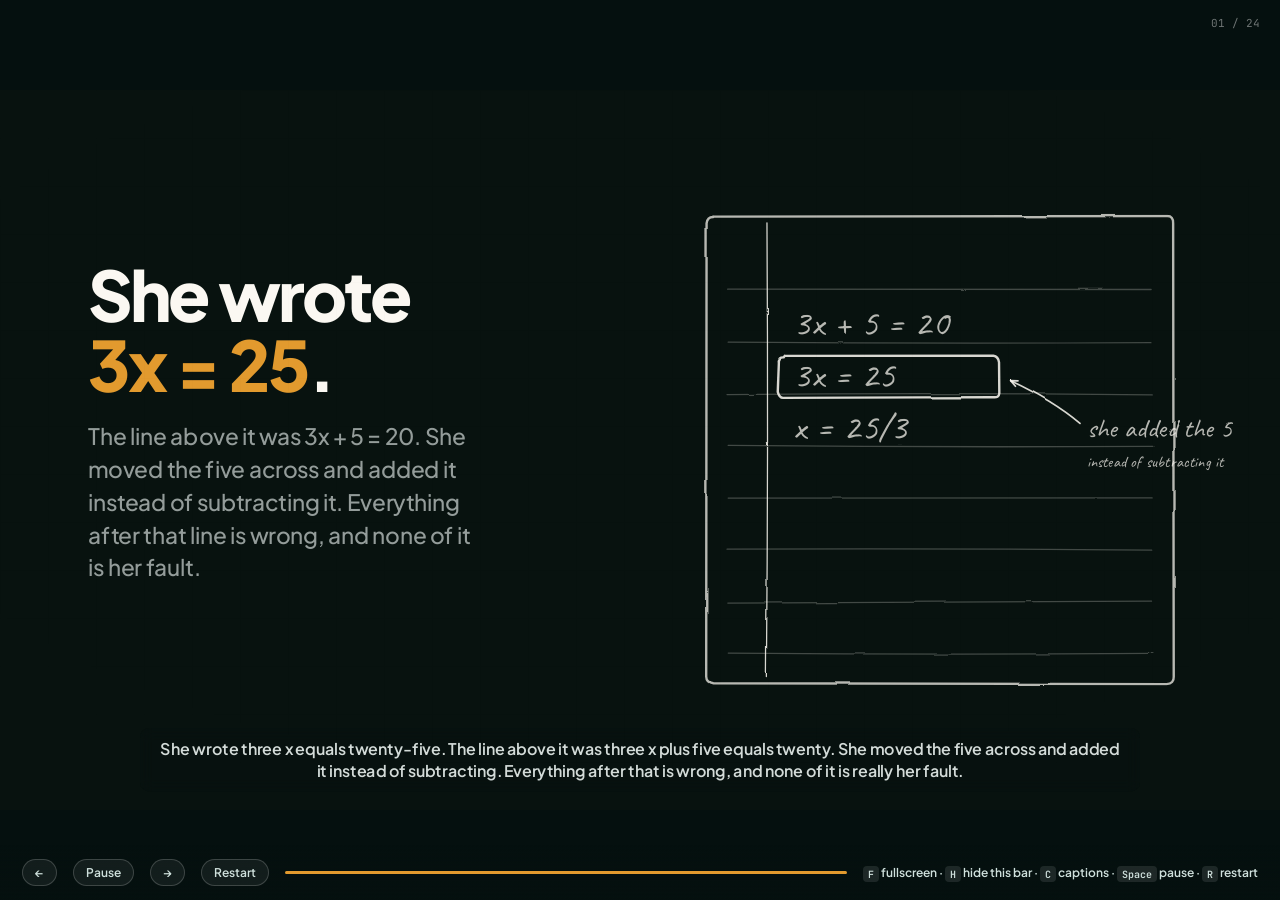
==== commit f30347b6: "Refocus on the camera-based math tutor; add architecture docs Reframes the whole project around the " ====
--- a/deck/index.html
+++ b/deck/index.html
@@ -11,10 +11,10 @@
 <link rel="preconnect" href="https://fonts.gstatic.com" crossorigin>
 <link href="https://fonts.googleapis.com/css2?family=Plus+Jakarta+Sans:wght@400;500;600;700;800&family=Caveat:wght@500;600;700&family=JetBrains+Mono:wght@400;500;600&family=Newsreader:ital,opsz,wght@0,6..72,400;0,6..72,500;1,6..72,400&display=swap" rel="stylesheet">
 
-<link rel="stylesheet" href="../assets/css/tokens.css?v=4">
-<link rel="stylesheet" href="../assets/css/phone.css?v=4">
-<link rel="stylesheet" href="../assets/css/doodle.css?v=4">
-<link rel="stylesheet" href="deck.css?v=4">
+<link rel="stylesheet" href="../assets/css/tokens.css?v=14">
+<link rel="stylesheet" href="../assets/css/phone.css?v=14">
+<link rel="stylesheet" href="../assets/css/doodle.css?v=14">
+<link rel="stylesheet" href="deck.css?v=14">
 </head>
 <body>
 
@@ -74,10 +74,10 @@
   <span><kbd>F</kbd> fullscreen · <kbd>H</kbd> hide this bar · <kbd>C</kbd> captions · <kbd>Space</kbd> pause · <kbd>R</kbd> restart</span>
 </div>
 
-<script src="../assets/js/data.js?v=4"></script>
-<script src="../assets/js/qr.js?v=4"></script>
-<script src="../assets/js/icons.js?v=4"></script>
-<script src="../assets/js/doodles.js?v=4"></script>
-<script src="deck.js?v=4"></script>
+<script src="../assets/js/data.js?v=14"></script>
+<script src="../assets/js/qr.js?v=14"></script>
+<script src="../assets/js/icons.js?v=14"></script>
+<script src="../assets/js/doodles.js?v=14"></script>
+<script src="deck.js?v=14"></script>
 </body>
 </html>
--- a/assets/css/phone.css
+++ b/assets/css/phone.css
@@ -955,3 +955,119 @@
 @media (max-width: 420px) {
   .phone { --w: 340px; }
 }
+
+/* ------------------------------------------------------------
+   13. Camera scan — the MVP path
+   Point the phone at a page, read the handwritten steps, confirm
+   what we read, then check them line by line.
+   ------------------------------------------------------------ */
+.scan {
+  border-radius: 16px; overflow: hidden;
+  border: 1px solid var(--hairline); background: var(--card);
+  box-shadow: var(--sh-1);
+}
+
+/* the viewfinder: a photo of a ruled page */
+.scan__frame {
+  position: relative; height: 162px; overflow: hidden;
+  background:
+    repeating-linear-gradient(180deg, transparent 0 27px, rgba(43,90,140,.16) 27px 28px),
+    linear-gradient(170deg, #fdfaf1, #f2ead8);
+  padding: 16px 18px;
+}
+:root[data-theme="dark"] .scan__frame {
+  background:
+    repeating-linear-gradient(180deg, transparent 0 27px, rgba(120,170,220,.14) 27px 28px),
+    linear-gradient(170deg, #22262a, #171b1f);
+}
+.scan__frame::after {
+  content: ""; position: absolute; left: 0; right: 0; height: 2px;
+  background: linear-gradient(90deg, transparent, var(--green), transparent);
+  box-shadow: 0 0 12px var(--green);
+  animation: scan 2.4s var(--ease-soft) infinite;
+}
+.scan.is-done .scan__frame::after { display: none; }
+
+.scan__corners i { position: absolute; width: 18px; height: 18px; border: 2px solid var(--green); }
+.scan__corners i:nth-child(1) { top: 9px;  left: 9px;  border-right: 0; border-bottom: 0; }
+.scan__corners i:nth-child(2) { top: 9px;  right: 9px; border-left: 0;  border-bottom: 0; }
+.scan__corners i:nth-child(3) { bottom: 9px; left: 9px;  border-right: 0; border-top: 0; }
+.scan__corners i:nth-child(4) { bottom: 9px; right: 9px; border-left: 0;  border-top: 0; }
+
+/* the handwriting on the page */
+.scan__ink {
+  position: relative; z-index: 1;
+  font-family: var(--font-hand);
+  font-size: 25px; line-height: 28px;
+  color: #23364a; letter-spacing: .01em;
+}
+:root[data-theme="dark"] .scan__ink { color: #cfe0f0; }
+.scan__ink span { display: block; position: relative; padding-left: 4px; }
+
+/* a detection box drawn around one read line */
+.scan__box {
+  position: absolute; left: -6px; right: -6px; top: -4px; bottom: -3px;
+  border: 1.5px solid var(--green); border-radius: 5px;
+  opacity: 0; transform: scale(.97);
+  transition: opacity .3s var(--ease), transform .3s var(--ease-out),
+              border-color .4s var(--ease), background .4s var(--ease);
+}
+.scan__ink span.is-found .scan__box { opacity: 1; transform: none; }
+.scan__ink span.is-bad .scan__box {
+  border-color: var(--red); border-width: 2px;
+  background: color-mix(in srgb, var(--red) 14%, transparent);
+  box-shadow: 0 0 0 3px color-mix(in srgb, var(--red) 18%, transparent);
+}
+/* the tag rides at the right-hand end of its own box, vertically centred,
+   so consecutive lines never stack their labels on top of each other */
+.scan__tag {
+  position: absolute; right: -2px; top: 50%; transform: translateY(-50%);
+  font-family: var(--font-ui); font-size: 7.5px; font-weight: 800;
+  letter-spacing: .06em; text-transform: uppercase;
+  padding: 1.5px 5px; border-radius: 4px 3px 3px 4px;
+  background: var(--green); color: #fff;
+  opacity: 0; transition: opacity .3s var(--ease);
+  pointer-events: none;
+}
+.scan__ink span.is-found .scan__tag { opacity: 1; }
+.scan__ink span.is-bad .scan__tag { background: var(--red); }
+
+.scan__hud {
+  display: flex; align-items: center; gap: 7px;
+  padding: 9px 12px; border-top: 1px solid var(--hairline);
+  font-size: 10px; font-weight: 700; color: var(--ink-40);
+}
+.scan__hud .spacer { flex: 1 1 auto; }
+.scan__hud b { color: var(--green-2); font-family: var(--font-mono); }
+.scan__hud svg { width: 12px; height: 12px; }
+
+/* confirm-what-we-read */
+.ocr { display: flex; flex-direction: column; gap: 6px; }
+.ocr__row {
+  display: flex; align-items: center; gap: 9px;
+  padding: 9px 11px; border-radius: 11px;
+  border: 1px solid var(--hairline); background: var(--card);
+  animation: bubIn .34s var(--ease-out) both;
+}
+.ocr__row.is-low { border-color: var(--amber); background: var(--amber-soft); }
+.ocr__n {
+  width: 16px; flex: none; text-align: center;
+  font-family: var(--font-mono); font-size: 9.5px; color: var(--ink-20); font-weight: 600;
+}
+.ocr__t {
+  flex: 1 1 auto; min-width: 0;
+  font-family: var(--font-math); font-size: 14px; color: var(--ink);
+}
+.ocr__c {
+  flex: none; font-family: var(--font-mono); font-size: 9px; font-weight: 600;
+  padding: 2px 6px; border-radius: 5px;
+  background: var(--green-soft); color: var(--green-2);
+}
+.ocr__row.is-low .ocr__c { background: color-mix(in srgb, var(--amber) 26%, transparent); color: var(--amber-2); }
+.ocr__edit {
+  flex: none; width: 22px; height: 22px; border-radius: 6px; cursor: pointer;
+  border: 1px solid var(--hairline); background: var(--card);
+  display: grid; place-items: center; color: var(--ink-40);
+}
+.ocr__edit svg { width: 11px; height: 11px; }
+.ocr__edit:hover { background: var(--paper-2); color: var(--ink); }
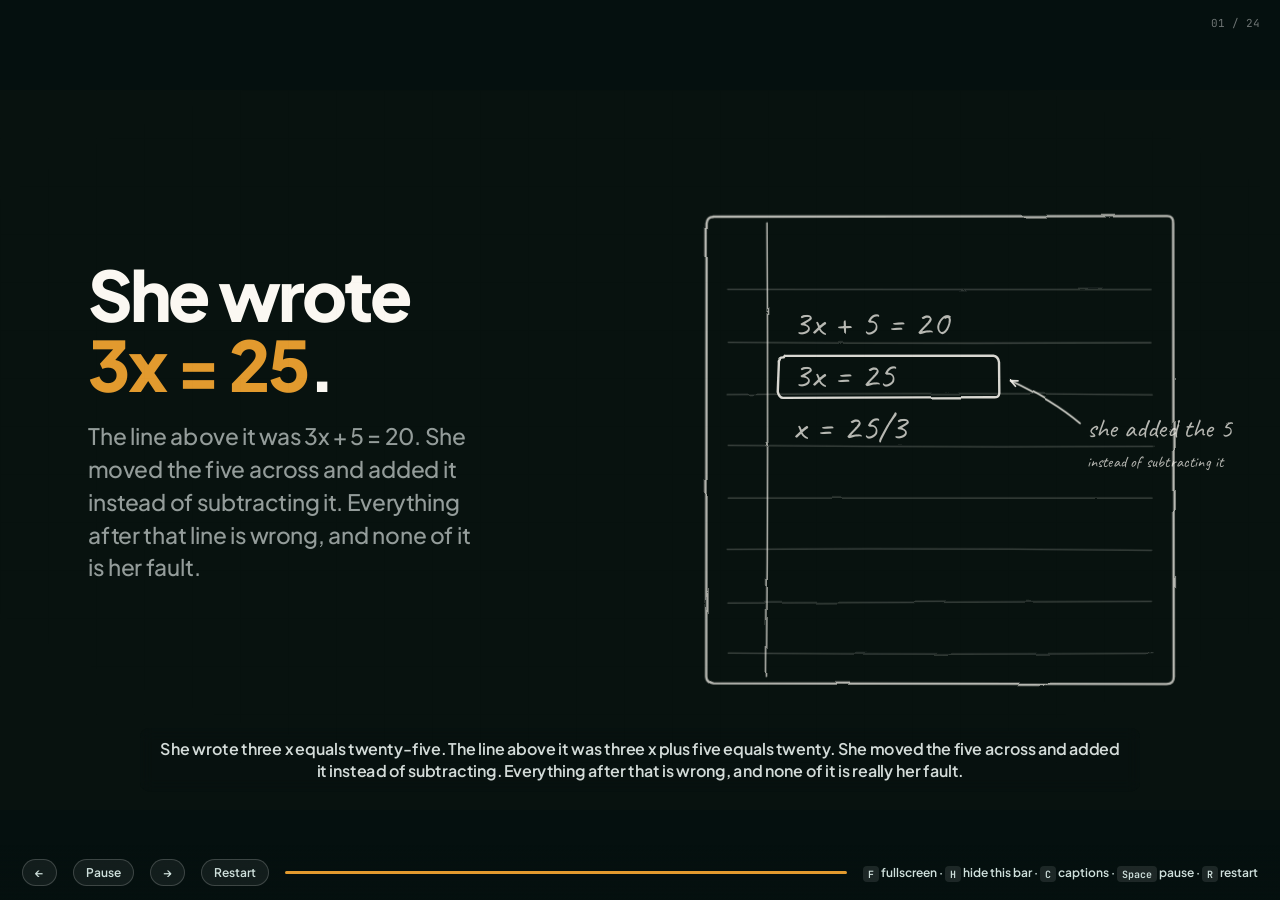
==== commit 928aa8ec: "Scroll the whole flow, in any window, without cramping the phone Three problems with the first pass " ====
--- a/deck/index.html
+++ b/deck/index.html
@@ -11,10 +11,10 @@
 <link rel="preconnect" href="https://fonts.gstatic.com" crossorigin>
 <link href="https://fonts.googleapis.com/css2?family=Plus+Jakarta+Sans:wght@400;500;600;700;800&family=Caveat:wght@500;600;700&family=JetBrains+Mono:wght@400;500;600&family=Newsreader:ital,opsz,wght@0,6..72,400;0,6..72,500;1,6..72,400&display=swap" rel="stylesheet">
 
-<link rel="stylesheet" href="../assets/css/tokens.css?v=14">
-<link rel="stylesheet" href="../assets/css/phone.css?v=14">
-<link rel="stylesheet" href="../assets/css/doodle.css?v=14">
-<link rel="stylesheet" href="deck.css?v=14">
+<link rel="stylesheet" href="../assets/css/tokens.css?v=20">
+<link rel="stylesheet" href="../assets/css/phone.css?v=20">
+<link rel="stylesheet" href="../assets/css/doodle.css?v=20">
+<link rel="stylesheet" href="deck.css?v=20">
 </head>
 <body>
 
@@ -74,10 +74,10 @@
   <span><kbd>F</kbd> fullscreen · <kbd>H</kbd> hide this bar · <kbd>C</kbd> captions · <kbd>Space</kbd> pause · <kbd>R</kbd> restart</span>
 </div>
 
-<script src="../assets/js/data.js?v=14"></script>
-<script src="../assets/js/qr.js?v=14"></script>
-<script src="../assets/js/icons.js?v=14"></script>
-<script src="../assets/js/doodles.js?v=14"></script>
-<script src="deck.js?v=14"></script>
+<script src="../assets/js/data.js?v=20"></script>
+<script src="../assets/js/qr.js?v=20"></script>
+<script src="../assets/js/icons.js?v=20"></script>
+<script src="../assets/js/doodles.js?v=20"></script>
+<script src="deck.js?v=20"></script>
 </body>
 </html>
--- a/assets/css/phone.css
+++ b/assets/css/phone.css
@@ -1071,3 +1071,4 @@
 }
 .ocr__edit svg { width: 11px; height: 11px; }
 .ocr__edit:hover { background: var(--paper-2); color: var(--ink); }
+
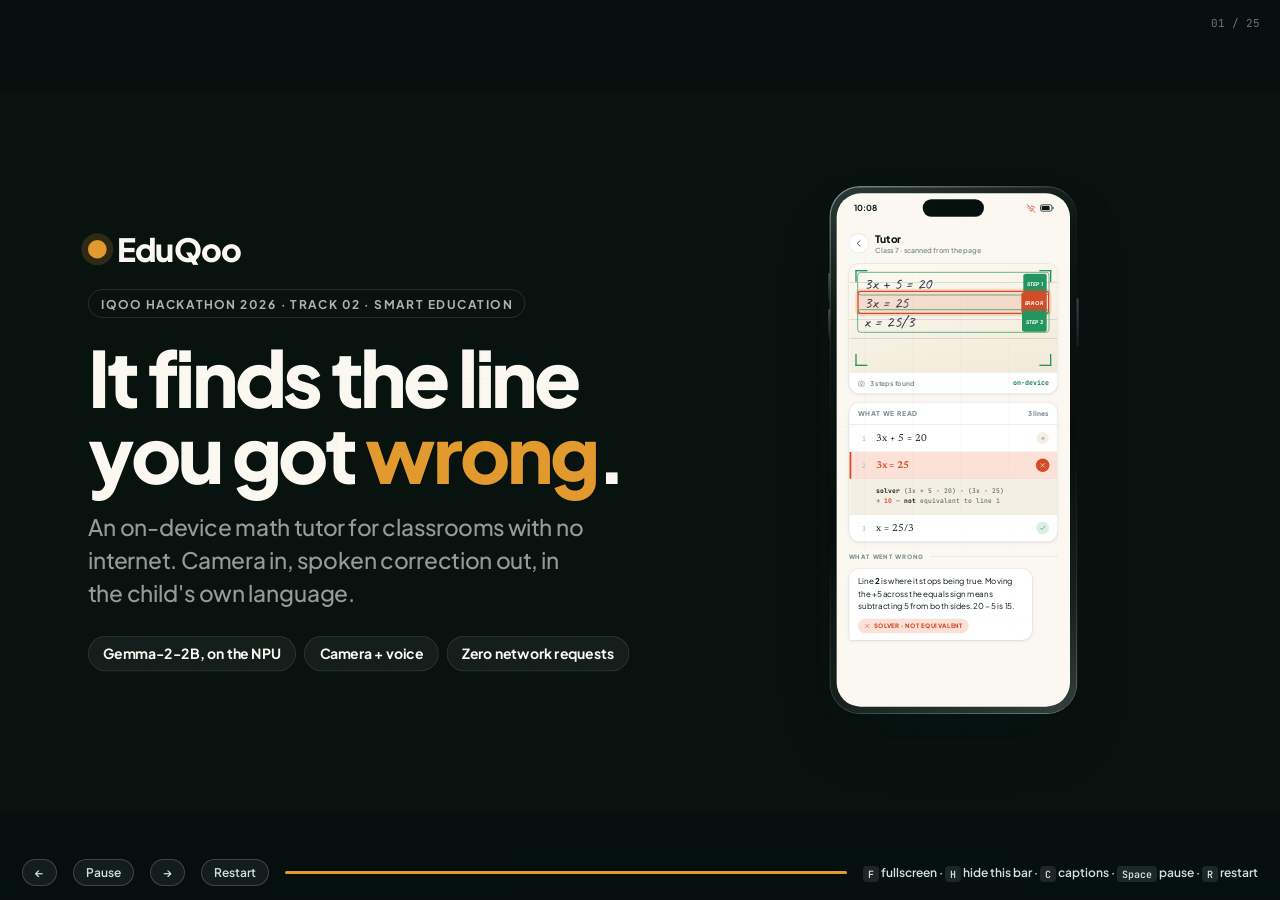
==== commit 5b23b2b8: "Open the deck on a title card, and add ElevenLabs steps The deck went straight into the story with n" ====
--- a/deck/index.html
+++ b/deck/index.html
@@ -11,10 +11,10 @@
 <link rel="preconnect" href="https://fonts.gstatic.com" crossorigin>
 <link href="https://fonts.googleapis.com/css2?family=Plus+Jakarta+Sans:wght@400;500;600;700;800&family=Caveat:wght@500;600;700&family=JetBrains+Mono:wght@400;500;600&family=Newsreader:ital,opsz,wght@0,6..72,400;0,6..72,500;1,6..72,400&display=swap" rel="stylesheet">
 
-<link rel="stylesheet" href="../assets/css/tokens.css?v=20">
-<link rel="stylesheet" href="../assets/css/phone.css?v=20">
-<link rel="stylesheet" href="../assets/css/doodle.css?v=20">
-<link rel="stylesheet" href="deck.css?v=20">
+<link rel="stylesheet" href="../assets/css/tokens.css?v=26">
+<link rel="stylesheet" href="../assets/css/phone.css?v=26">
+<link rel="stylesheet" href="../assets/css/doodle.css?v=26">
+<link rel="stylesheet" href="deck.css?v=26">
 </head>
 <body>
 
@@ -74,10 +74,10 @@
   <span><kbd>F</kbd> fullscreen · <kbd>H</kbd> hide this bar · <kbd>C</kbd> captions · <kbd>Space</kbd> pause · <kbd>R</kbd> restart</span>
 </div>
 
-<script src="../assets/js/data.js?v=20"></script>
-<script src="../assets/js/qr.js?v=20"></script>
-<script src="../assets/js/icons.js?v=20"></script>
-<script src="../assets/js/doodles.js?v=20"></script>
-<script src="deck.js?v=20"></script>
+<script src="../assets/js/data.js?v=26"></script>
+<script src="../assets/js/qr.js?v=26"></script>
+<script src="../assets/js/icons.js?v=26"></script>
+<script src="../assets/js/doodles.js?v=26"></script>
+<script src="deck.js?v=26"></script>
 </body>
 </html>
--- a/assets/css/phone.css
+++ b/assets/css/phone.css
@@ -124,7 +124,11 @@
 .view {
   position: absolute; inset: 0;
   overflow-y: auto; overflow-x: hidden;
-  overscroll-behavior: contain;
+  /* auto, not contain: the phone sits dead centre of the pinned stage, so
+     `contain` swallowed the wheel and the page would not scroll on. Once a
+     screen reaches its end the scroll chains out to the page again. */
+  overscroll-behavior-y: auto;
+  overscroll-behavior-x: contain;
   padding: 6px 18px 62px;
   -webkit-overflow-scrolling: touch;
   scrollbar-width: none;
--- a/deck/deck.css
+++ b/deck/deck.css
@@ -71,6 +71,7 @@
 .block[data-pos="tl"]     { left: 132px; top: 132px; max-width: 900px; }
 .block[data-pos="midl"]   { left: 556px; top: 46%; transform: translateY(-50%); max-width: 400px; }
 .block[data-pos="tl2"]    { left: 132px; top: 120px; max-width: 500px; }
+.block[data-pos="cover"]  { left: 132px; top: 50%; transform: translateY(-50%); max-width: 950px; }
 .block[data-pos="bl"]     { left: 132px; bottom: 132px; max-width: 900px; }
 
 /* every line animates in on its own */
@@ -128,6 +129,25 @@
 .stage16[data-mood="ink"] .kchip { background: rgba(255,255,255,.05); border-color: rgba(255,255,255,.14); color: var(--paper); }
 .kchip--on { background: var(--ink); color: var(--paper); border-color: var(--ink); }
 .stage16[data-mood="ink"] .kchip--on { background: var(--amber); color: #12100a; border-color: var(--amber); }
+
+/* ---- the opening title card, also the video thumbnail ---- */
+.cover-mark { display: flex; align-items: center; gap: 16px; margin-bottom: 30px; }
+.cover-mark .mark-dot {
+  width: 28px; height: 28px;
+  box-shadow: 0 0 0 10px color-mix(in srgb, var(--amber) 18%, transparent);
+}
+.cover-mark .mark-word { font-size: 48px; letter-spacing: -.03em; }
+
+.badge {
+  display: inline-flex; align-items: center;
+  padding: 9px 18px; border-radius: 999px;
+  border: 1.5px solid rgba(255, 255, 255, .20);
+  font-size: 18px; font-weight: 700; letter-spacing: .13em; text-transform: uppercase;
+  color: rgba(234, 242, 240, .72);
+}
+.block[data-pos="cover"] .badge { margin-bottom: 32px; }
+.block[data-pos="cover"] .title { font-size: 116px; line-height: .98; }
+.block[data-pos="cover"] .sub { max-width: 30ch; }
 
 /* the wordmark */
 .mark-lock { display: flex; align-items: center; gap: 26px; justify-content: center; }
